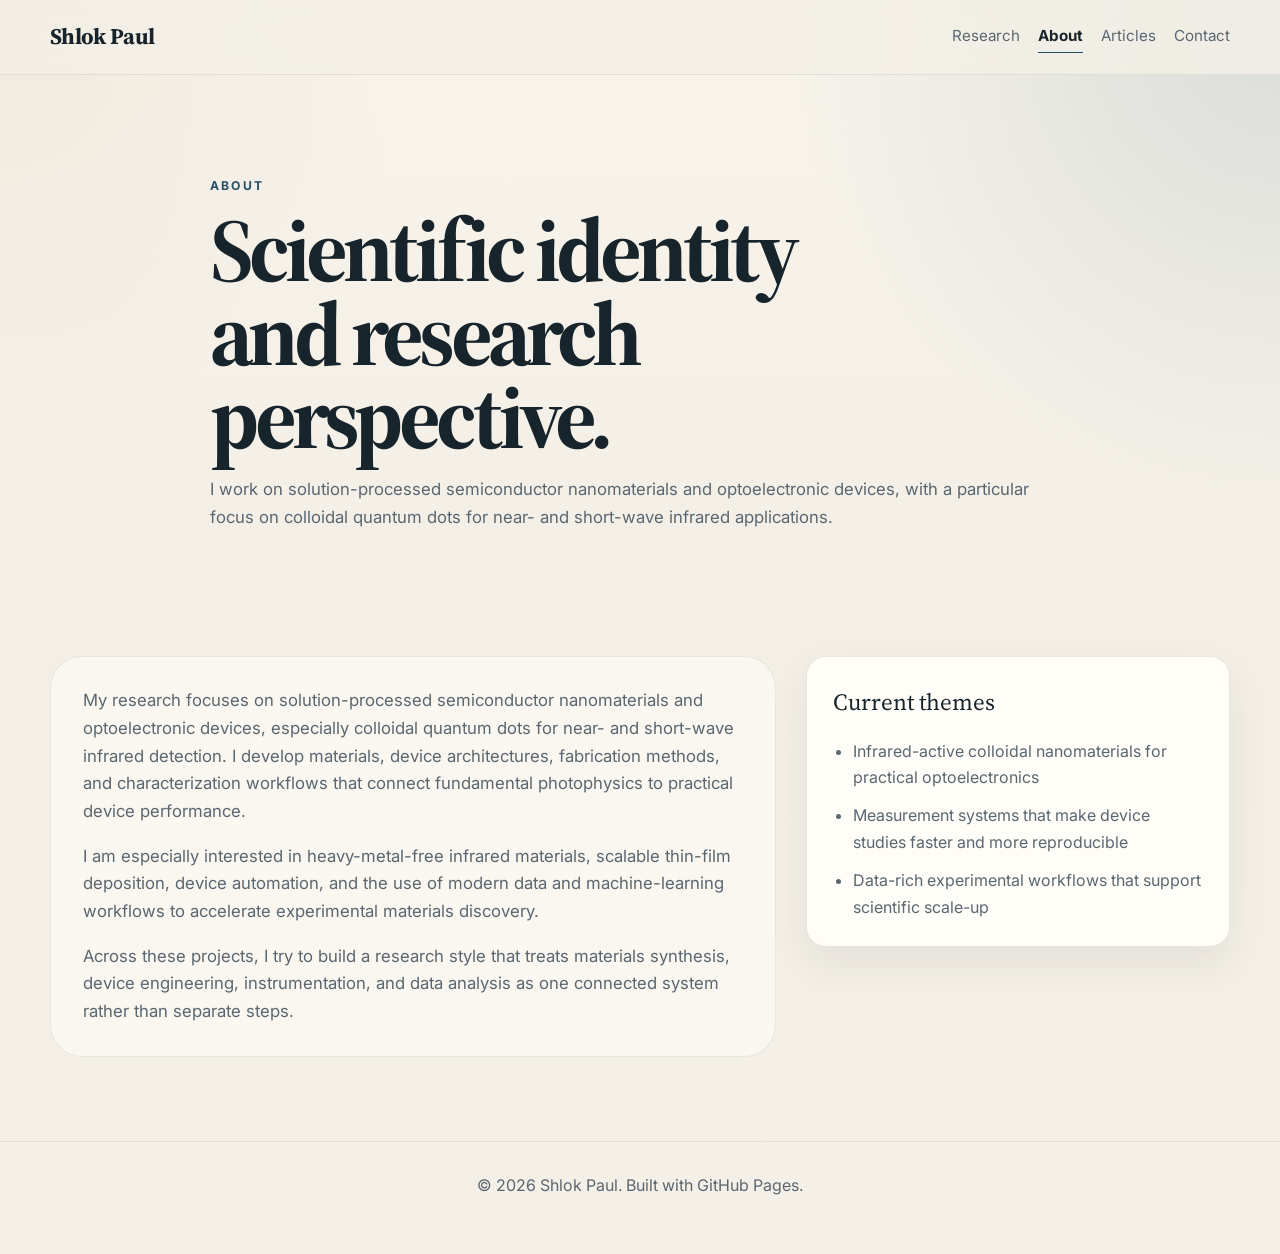
==== about.html @ b38cd546 "Split site into research about articles and contact pages" ====
<!DOCTYPE html>
<html lang="en">
<head>
  <meta charset="UTF-8" />
  <meta name="viewport" content="width=device-width, initial-scale=1.0" />
  <meta name="description" content="About Shlok Paul — materials scientist working on quantum dots, infrared devices, and automated scientific workflows." />
  <title>About | Shlok Paul</title>
  <link rel="stylesheet" href="style.css" />
  <link rel="preconnect" href="https://fonts.googleapis.com">
  <link rel="preconnect" href="https://fonts.gstatic.com" crossorigin>
  <link href="https://fonts.googleapis.com/css2?family=Inter:wght@400;500;600;700;800&family=Source+Serif+4:wght@400;500;600;700&display=swap" rel="stylesheet">
</head>
<body>
  <header class="site-header">
    <nav class="nav">
      <a class="brand" href="index.html">Shlok Paul</a>
      <div class="nav-links">
        <a href="index.html">Research</a>
        <a class="active" href="about.html">About</a>
        <a href="articles.html">Articles</a>
        <a href="contact.html">Contact</a>
      </div>
    </nav>
  </header>

  <main>
    <section class="page-hero section narrow">
      <p class="eyebrow">About</p>
      <h1 class="page-title">Scientific identity and research perspective.</h1>
      <p class="hero-text">
        I work on solution-processed semiconductor nanomaterials and optoelectronic devices, with a particular focus on colloidal quantum dots for near- and short-wave infrared applications.
      </p>
    </section>

    <section class="section">
      <div class="about-grid">
        <div class="about-copy">
          <p>
            My research focuses on solution-processed semiconductor nanomaterials and optoelectronic devices, especially
            colloidal quantum dots for near- and short-wave infrared detection. I develop materials, device architectures,
            fabrication methods, and characterization workflows that connect fundamental photophysics to practical device performance.
          </p>
          <p>
            I am especially interested in heavy-metal-free infrared materials, scalable thin-film deposition, device automation,
            and the use of modern data and machine-learning workflows to accelerate experimental materials discovery.
          </p>
          <p>
            Across these projects, I try to build a research style that treats materials synthesis, device engineering,
            instrumentation, and data analysis as one connected system rather than separate steps.
          </p>
        </div>
        <aside class="context-panel">
          <p class="context-title">Current themes</p>
          <ul class="context-list">
            <li>Infrared-active colloidal nanomaterials for practical optoelectronics</li>
            <li>Measurement systems that make device studies faster and more reproducible</li>
            <li>Data-rich experimental workflows that support scientific scale-up</li>
          </ul>
        </aside>
      </div>
    </section>
  </main>

  <footer class="footer">
    <p>© <span id="year"></span> Shlok Paul. Built with GitHub Pages.</p>
  </footer>

  <script>
    document.getElementById("year").textContent = new Date().getFullYear();
  </script>
</body>
</html>
---- style.css ----
:root {
  --bg: #f3efe7;
  --bg-accent: #e3ddd1;
  --surface: rgba(255, 252, 246, 0.88);
  --surface-strong: #fffdf8;
  --surface-dark: #18313d;
  --text: #18242b;
  --muted: #5a6770;
  --border: rgba(24, 36, 43, 0.12);
  --border-strong: rgba(24, 36, 43, 0.2);
  --accent: #234f69;
  --accent-soft: #dfe9ef;
  --accent-warm: #a96d2d;
  --shadow: 0 24px 70px rgba(31, 43, 55, 0.12);
  --radius-lg: 32px;
  --radius-md: 20px;
  --content-width: min(1180px, calc(100% - 48px));
}

* {
  box-sizing: border-box;
}

html {
  scroll-behavior: smooth;
}

body {
  margin: 0;
  font-family: "Inter", system-ui, -apple-system, BlinkMacSystemFont, "Segoe UI", sans-serif;
  color: var(--text);
  line-height: 1.65;
  background:
    radial-gradient(circle at top left, rgba(169, 109, 45, 0.08), transparent 24%),
    radial-gradient(circle at top right, rgba(35, 79, 105, 0.14), transparent 28%),
    linear-gradient(180deg, #f8f4ec 0%, var(--bg) 46%, #f4efe7 100%);
}

a {
  color: inherit;
  text-decoration: none;
}

main {
  position: relative;
}

.site-header {
  position: sticky;
  top: 0;
  z-index: 100;
  backdrop-filter: blur(18px);
  background: rgba(243, 239, 231, 0.82);
  border-bottom: 1px solid rgba(24, 36, 43, 0.08);
}

.nav {
  width: var(--content-width);
  margin: 0 auto;
  min-height: 74px;
  display: flex;
  align-items: center;
  justify-content: space-between;
  gap: 24px;
}

.brand {
  font-family: "Source Serif 4", Georgia, serif;
  font-size: 1.4rem;
  font-weight: 700;
  letter-spacing: -0.03em;
}

.nav-links {
  display: flex;
  flex-wrap: wrap;
  gap: 18px;
  color: var(--muted);
  font-size: 0.95rem;
}

.nav-links a {
  position: relative;
  padding-bottom: 2px;
}

.nav-links a::after {
  content: "";
  position: absolute;
  left: 0;
  bottom: -2px;
  width: 100%;
  height: 1px;
  background: var(--accent);
  transform: scaleX(0);
  transform-origin: left;
  transition: transform 0.18s ease;
}

.nav-links a:hover {
  color: var(--text);
}

.nav-links a.active {
  color: var(--text);
  font-weight: 700;
}

.nav-links a.active::after {
  transform: scaleX(1);
}

.nav-links a:hover::after {
  transform: scaleX(1);
}

.section {
  width: var(--content-width);
  margin: 0 auto;
  padding: 84px 0;
}

.narrow {
  width: min(860px, calc(100% - 48px));
}

.eyebrow,
.section-label,
.tag,
.detail-label {
  display: inline-block;
  font-size: 0.76rem;
  letter-spacing: 0.18em;
  text-transform: uppercase;
  font-weight: 700;
  color: var(--accent);
}

h1,
h2,
h3,
p,
ul {
  margin-top: 0;
}

h1,
h2,
.hero-card h2 {
  font-family: "Source Serif 4", Georgia, serif;
}

h1 {
  font-size: clamp(3.35rem, 7vw, 6.3rem);
  line-height: 0.93;
  letter-spacing: -0.055em;
  margin-bottom: 22px;
  max-width: 11.5ch;
}

h2 {
  font-size: clamp(2.2rem, 4vw, 3.5rem);
  line-height: 1;
  letter-spacing: -0.045em;
  margin-bottom: 20px;
}

h3 {
  font-size: 1.22rem;
  line-height: 1.28;
  letter-spacing: -0.025em;
  margin-bottom: 10px;
}

.hero-text,
.about-copy p,
.split p,
.contact-section p,
.note,
.publication-card p,
.project-item p,
.card p {
  color: var(--muted);
  font-size: 1.05rem;
}

.hero {
  display: grid;
  grid-template-columns: minmax(0, 1.2fr) minmax(300px, 380px);
  gap: 54px;
  align-items: start;
  min-height: calc(100vh - 74px);
  padding-top: 72px;
}

.page-hero {
  padding-top: 96px;
  padding-bottom: 24px;
}

.page-title {
  max-width: 13ch;
  margin-bottom: 18px;
}

.hero-content {
  padding: 20px 0 0;
}

.hero-content .eyebrow {
  margin-bottom: 18px;
}

.hero-highlights {
  display: flex;
  flex-wrap: wrap;
  gap: 10px;
  margin: 28px 0 0;
}

.hero-highlights span {
  padding: 9px 14px;
  border-radius: 999px;
  background: rgba(255, 253, 248, 0.82);
  border: 1px solid rgba(35, 79, 105, 0.12);
  color: var(--accent);
  font-size: 0.92rem;
  font-weight: 600;
}

.button-row {
  display: flex;
  gap: 14px;
  flex-wrap: wrap;
  margin-top: 28px;
}

.button {
  display: inline-flex;
  align-items: center;
  justify-content: center;
  min-height: 50px;
  padding: 0 22px;
  border-radius: 999px;
  font-weight: 700;
  transition: transform 0.18s ease, background 0.18s ease, border-color 0.18s ease, color 0.18s ease;
}

.button:hover {
  transform: translateY(-1px);
}

.button.primary {
  background: var(--accent);
  color: #f7fafc;
  box-shadow: 0 14px 32px rgba(35, 79, 105, 0.18);
}

.button.primary:hover {
  background: #1d455c;
}

.button.secondary {
  background: rgba(255, 252, 246, 0.55);
  border: 1px solid var(--border-strong);
  color: var(--text);
}

.button.secondary:hover {
  border-color: rgba(35, 79, 105, 0.35);
}

.hero-stats {
  display: grid;
  grid-template-columns: repeat(3, minmax(0, 1fr));
  gap: 18px;
  margin-top: 42px;
}

.hero-stats div {
  padding: 18px 20px;
  border: 1px solid rgba(35, 79, 105, 0.12);
  border-radius: 18px;
  background:
    linear-gradient(180deg, rgba(255, 255, 255, 0.92), rgba(247, 242, 233, 0.82)),
    linear-gradient(135deg, rgba(35, 79, 105, 0.05), transparent);
  box-shadow: 0 12px 30px rgba(24, 36, 43, 0.06);
}

.hero-stats strong {
  display: block;
  margin-bottom: 7px;
  font-size: 0.92rem;
  color: var(--accent);
  letter-spacing: 0.02em;
}

.hero-stats span {
  display: block;
  color: var(--text);
  font-size: 0.96rem;
  line-height: 1.45;
}

.hero-card {
  position: relative;
  padding: 32px;
  border: 1px solid rgba(24, 36, 43, 0.08);
  border-radius: var(--radius-lg);
  background:
    linear-gradient(180deg, rgba(255, 255, 255, 0.84), rgba(255, 252, 246, 0.96)),
    linear-gradient(140deg, rgba(35, 79, 105, 0.08), transparent 45%);
  box-shadow: var(--shadow);
  overflow: hidden;
}

.hero-card::before {
  content: "";
  position: absolute;
  inset: 0 auto auto 0;
  width: 100%;
  height: 7px;
  background: linear-gradient(90deg, var(--accent) 0%, #7da1b7 65%, rgba(169, 109, 45, 0.7) 100%);
}

.profile-image {
  width: 164px;
  height: 164px;
  border-radius: 50%;
  object-fit: cover;
  display: block;
  margin-bottom: 24px;
  border: 4px solid rgba(255, 253, 248, 0.95);
  box-shadow: 0 18px 40px rgba(24, 36, 43, 0.16);
}

.hero-card h2 {
  font-size: 2rem;
  margin-bottom: 10px;
}

.hero-role {
  color: var(--muted);
  font-size: 1rem;
  margin-bottom: 20px;
}

.profile-details {
  display: grid;
  gap: 14px;
  margin-bottom: 22px;
}

.profile-details div {
  padding-top: 12px;
  border-top: 1px solid rgba(24, 36, 43, 0.08);
}

.profile-details span:last-child {
  display: block;
  margin-top: 6px;
  color: var(--muted);
  font-size: 0.96rem;
}

.quick-links {
  display: grid;
  grid-template-columns: 1fr 1fr;
  gap: 10px;
}

.quick-links a {
  padding: 12px 14px;
  border-radius: 14px;
  border: 1px solid rgba(24, 36, 43, 0.1);
  background: rgba(255, 253, 248, 0.75);
  color: var(--muted);
  font-size: 0.93rem;
  text-align: center;
}

.quick-links a:hover {
  color: var(--text);
  border-color: rgba(35, 79, 105, 0.3);
}

.section-heading {
  margin-bottom: 30px;
}

.section-heading.compact {
  margin-bottom: 14px;
}

.about-grid {
  display: grid;
  grid-template-columns: minmax(0, 1.2fr) minmax(260px, 0.7fr);
  gap: 30px;
  align-items: start;
}

.about-copy {
  background: rgba(255, 252, 246, 0.58);
  border: 1px solid rgba(24, 36, 43, 0.08);
  border-radius: var(--radius-lg);
  padding: 30px 32px;
}

.about-copy p:last-child,
.card p:last-child,
.project-item p:last-child {
  margin-bottom: 0;
}

.context-panel {
  background: var(--surface-strong);
  border: 1px solid rgba(24, 36, 43, 0.1);
  border-radius: var(--radius-md);
  padding: 26px;
  box-shadow: 0 18px 42px rgba(24, 36, 43, 0.07);
}

.context-title {
  font-family: "Source Serif 4", Georgia, serif;
  font-size: 1.45rem;
  margin-bottom: 16px;
}

.context-list {
  margin: 0;
  padding-left: 20px;
  color: var(--muted);
}

.context-list li + li {
  margin-top: 12px;
}

.card-grid {
  display: grid;
  grid-template-columns: repeat(2, minmax(0, 1fr));
  gap: 22px;
}

.card,
.project-item,
.publication-card,
.publication {
  border: 1px solid rgba(24, 36, 43, 0.08);
  border-radius: var(--radius-md);
  background: rgba(255, 252, 246, 0.82);
  box-shadow: 0 12px 30px rgba(24, 36, 43, 0.05);
}

.card {
  min-height: 270px;
  padding: 28px;
}

.tag {
  background: var(--accent-soft);
  border-radius: 999px;
  padding: 8px 11px;
  margin-bottom: 18px;
}

.split {
  display: grid;
  grid-template-columns: minmax(260px, 0.8fr) minmax(0, 1.1fr);
  gap: 42px;
  align-items: start;
}

.split-note {
  margin-top: 20px;
  padding-top: 18px;
  border-top: 1px solid rgba(24, 36, 43, 0.12);
  color: var(--text);
  font-size: 0.98rem;
}

.project-list {
  display: grid;
  gap: 16px;
}

.project-item {
  padding: 24px 26px;
  position: relative;
}

.project-item::before {
  content: "";
  position: absolute;
  left: 0;
  top: 22px;
  bottom: 22px;
  width: 4px;
  border-radius: 999px;
  background: linear-gradient(180deg, var(--accent) 0%, rgba(169, 109, 45, 0.8) 100%);
}

.project-item h3,
.project-item p {
  margin-left: 14px;
}

.publication-list,
.review-list {
  display: grid;
  gap: 16px;
  margin-top: 28px;
}

.publication-card,
.publication {
  padding: 22px 24px;
}

.publication-card h3 {
  margin-bottom: 6px;
}

.publication-card a:hover {
  text-decoration: underline;
}

.pub-title {
  font-weight: 700;
  margin-bottom: 6px;
}

.pub-meta {
  color: var(--muted);
  margin-bottom: 0;
}

.note {
  max-width: 68ch;
  font-size: 0.98rem;
}

.note a {
  color: var(--accent);
  text-decoration: underline;
  text-decoration-thickness: 1px;
}

.show-more-row {
  display: flex;
  align-items: center;
  gap: 16px;
  flex-wrap: wrap;
  margin-top: 8px;
}

.show-more-row .pub-meta {
  margin: 0;
}

.contact-section {
  display: grid;
  grid-template-columns: minmax(0, 1fr) auto;
  gap: 28px;
  align-items: center;
  background:
    linear-gradient(135deg, rgba(16, 37, 47, 0.96), rgba(30, 56, 68, 0.94)),
    linear-gradient(180deg, rgba(255, 255, 255, 0.08), transparent);
  color: #f8fbfc;
  border-radius: 36px;
  padding: 46px 48px;
  box-shadow: 0 24px 60px rgba(16, 37, 47, 0.2);
}

.contact-section .section-label,
.contact-section p,
.contact-note {
  color: rgba(240, 246, 248, 0.76);
}

.contact-points {
  display: flex;
  flex-wrap: wrap;
  gap: 10px;
  margin-top: 24px;
}

.contact-points span {
  padding: 8px 12px;
  border-radius: 999px;
  background: rgba(255, 255, 255, 0.08);
  border: 1px solid rgba(255, 255, 255, 0.12);
  font-size: 0.9rem;
}

.contact-actions {
  display: grid;
  gap: 14px;
  justify-items: start;
}

.contact-section .button.primary {
  background: #f7f2e9;
  color: var(--text);
  box-shadow: none;
}

.contact-note {
  max-width: 18rem;
  font-size: 0.93rem;
  margin: 0;
}

.footer {
  border-top: 1px solid rgba(24, 36, 43, 0.08);
  color: var(--muted);
  text-align: center;
  padding: 30px 20px 40px;
}

@media (max-width: 980px) {
  .hero,
  .about-grid,
  .split,
  .contact-section {
    grid-template-columns: 1fr;
  }

  .hero {
    min-height: auto;
  }

  .hero-stats {
    grid-template-columns: 1fr;
  }

  .contact-actions {
    justify-items: start;
  }
}

@media (max-width: 860px) {
  .nav {
    padding: 18px 0;
    align-items: flex-start;
  }

  .nav,
  .nav-links {
    flex-direction: column;
  }

  .section {
    padding: 68px 0;
  }

  .hero {
    gap: 34px;
    padding-top: 42px;
  }

  .card-grid,
  .quick-links {
    grid-template-columns: 1fr;
  }

  .hero-card,
  .about-copy,
  .context-panel,
  .contact-section {
    padding: 26px;
  }
}

@media (max-width: 620px) {
  :root {
    --content-width: min(100% - 28px, 1180px);
  }

  h1 {
    font-size: clamp(2.7rem, 13vw, 4.1rem);
  }

  h2 {
    font-size: clamp(1.9rem, 8vw, 2.7rem);
  }

  .button-row,
  .contact-points {
    flex-direction: column;
    align-items: stretch;
  }

  .button,
  .contact-section .button.primary {
    width: 100%;
  }

  .hero-highlights {
    gap: 8px;
  }

  .hero-highlights span {
    width: 100%;
    text-align: center;
  }
}
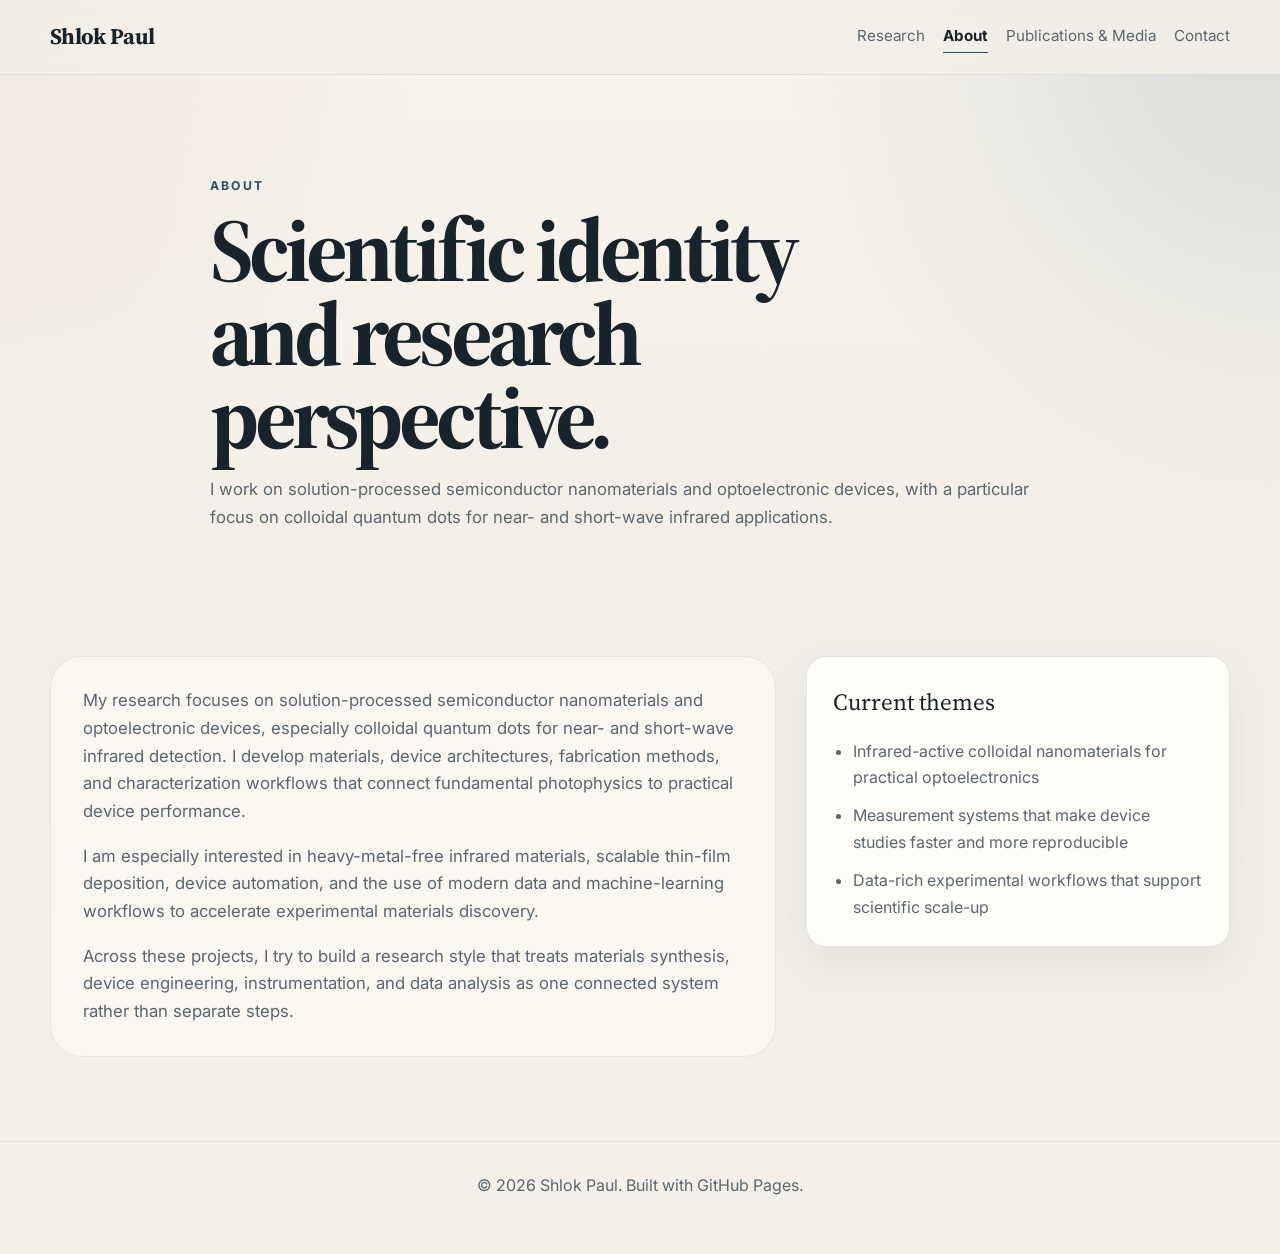
==== commit 626a2833: "Improve publications media page" ====
--- a/about.html
+++ b/about.html
@@ -17,7 +17,7 @@
       <div class="nav-links">
         <a href="index.html">Research</a>
         <a class="active" href="about.html">About</a>
-        <a href="articles.html">Articles</a>
+        <a href="articles.html">Publications &amp; Media</a>
         <a href="contact.html">Contact</a>
       </div>
     </nav>
--- a/style.css
+++ b/style.css
@@ -203,6 +203,34 @@
   margin-bottom: 18px;
 }
 
+.page-jumps {
+  display: flex;
+  flex-wrap: wrap;
+  gap: 10px;
+  margin-top: 28px;
+}
+
+.page-jumps a {
+  display: inline-flex;
+  align-items: center;
+  justify-content: center;
+  min-height: 42px;
+  padding: 0 16px;
+  border-radius: 999px;
+  border: 1px solid rgba(35, 79, 105, 0.14);
+  background: rgba(255, 253, 248, 0.72);
+  color: var(--accent);
+  font-size: 0.93rem;
+  font-weight: 700;
+  transition: transform 0.18s ease, border-color 0.18s ease, color 0.18s ease;
+}
+
+.page-jumps a:hover {
+  color: var(--text);
+  border-color: rgba(35, 79, 105, 0.35);
+  transform: translateY(-1px);
+}
+
 .hero-content {
   padding: 20px 0 0;
 }
@@ -512,6 +540,12 @@
   margin-top: 28px;
 }
 
+.news-list {
+  display: grid;
+  gap: 16px;
+  margin-top: 28px;
+}
+
 .publication-card,
 .publication {
   padding: 22px 24px;
@@ -523,6 +557,42 @@
 
 .publication-card a:hover {
   text-decoration: underline;
+}
+
+.news-card {
+  display: grid;
+  grid-template-columns: 104px minmax(0, 1fr);
+  gap: 16px;
+  align-items: center;
+  overflow: hidden;
+}
+
+.news-thumb {
+  width: 104px;
+  min-width: 104px;
+  max-width: 104px;
+  aspect-ratio: 4 / 3;
+  height: auto;
+  object-fit: cover;
+  border-radius: 12px;
+  display: block;
+  border: 1px solid rgba(24, 36, 43, 0.08);
+  overflow: hidden;
+}
+
+.news-content {
+  min-width: 0;
+}
+
+.news-content h3 {
+  margin-bottom: 8px;
+}
+
+.news-source {
+  color: var(--accent);
+  font-size: 0.9rem;
+  font-weight: 700;
+  margin-bottom: 6px;
 }
 
 .pub-title {
@@ -664,6 +734,15 @@
     grid-template-columns: 1fr;
   }
 
+  .news-card {
+    grid-template-columns: 1fr;
+  }
+
+  .news-thumb {
+    width: 100%;
+    height: 190px;
+  }
+
   .hero-card,
   .about-copy,
   .context-panel,
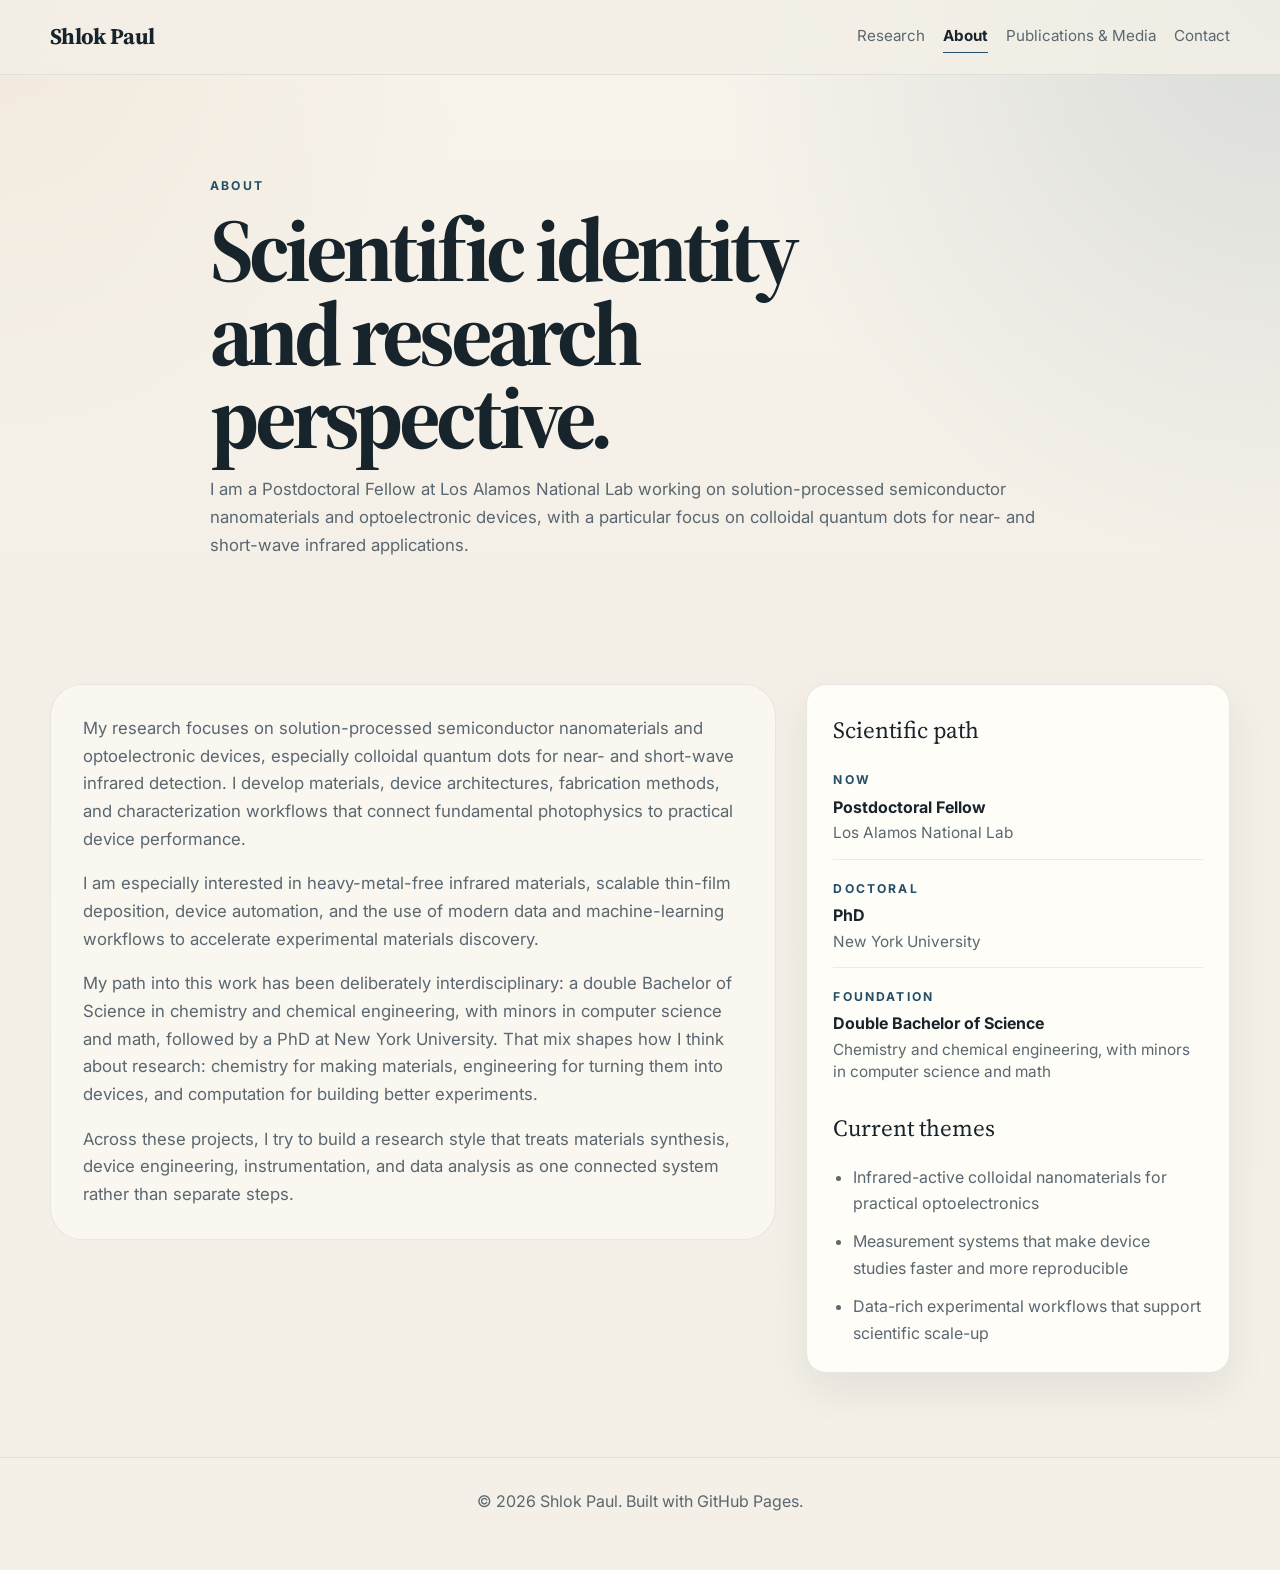
==== commit 9865126a: "Update about page path" ====
--- a/about.html
+++ b/about.html
@@ -28,7 +28,7 @@
       <p class="eyebrow">About</p>
       <h1 class="page-title">Scientific identity and research perspective.</h1>
       <p class="hero-text">
-        I work on solution-processed semiconductor nanomaterials and optoelectronic devices, with a particular focus on colloidal quantum dots for near- and short-wave infrared applications.
+        I am a Postdoctoral Fellow at Los Alamos National Lab working on solution-processed semiconductor nanomaterials and optoelectronic devices, with a particular focus on colloidal quantum dots for near- and short-wave infrared applications.
       </p>
     </section>
 
@@ -45,11 +45,35 @@
             and the use of modern data and machine-learning workflows to accelerate experimental materials discovery.
           </p>
           <p>
+            My path into this work has been deliberately interdisciplinary: a double Bachelor of Science in chemistry and
+            chemical engineering, with minors in computer science and math, followed by a PhD at New York University. That
+            mix shapes how I think about research: chemistry for making materials, engineering for turning them into devices,
+            and computation for building better experiments.
+          </p>
+          <p>
             Across these projects, I try to build a research style that treats materials synthesis, device engineering,
             instrumentation, and data analysis as one connected system rather than separate steps.
           </p>
         </div>
         <aside class="context-panel">
+          <p class="context-title">Scientific path</p>
+          <div class="path-list">
+            <div class="path-item">
+              <span class="detail-label">Now</span>
+              <strong>Postdoctoral Fellow</strong>
+              <span>Los Alamos National Lab</span>
+            </div>
+            <div class="path-item">
+              <span class="detail-label">Doctoral</span>
+              <strong>PhD</strong>
+              <span>New York University</span>
+            </div>
+            <div class="path-item">
+              <span class="detail-label">Foundation</span>
+              <strong>Double Bachelor of Science</strong>
+              <span>Chemistry and chemical engineering, with minors in computer science and math</span>
+            </div>
+          </div>
           <p class="context-title">Current themes</p>
           <ul class="context-list">
             <li>Infrared-active colloidal nanomaterials for practical optoelectronics</li>
--- a/style.css
+++ b/style.css
@@ -454,6 +454,43 @@
   margin-bottom: 16px;
 }
 
+.context-title:not(:first-child) {
+  margin-top: 26px;
+}
+
+.path-list {
+  display: grid;
+  gap: 14px;
+}
+
+.path-item {
+  padding-top: 14px;
+  border-top: 1px solid rgba(24, 36, 43, 0.08);
+}
+
+.path-item:first-child {
+  padding-top: 0;
+  border-top: 0;
+}
+
+.path-item strong,
+.path-item span:last-child {
+  display: block;
+}
+
+.path-item strong {
+  margin-top: 5px;
+  color: var(--text);
+  line-height: 1.35;
+}
+
+.path-item span:last-child {
+  margin-top: 4px;
+  color: var(--muted);
+  font-size: 0.96rem;
+  line-height: 1.45;
+}
+
 .context-list {
   margin: 0;
   padding-left: 20px;
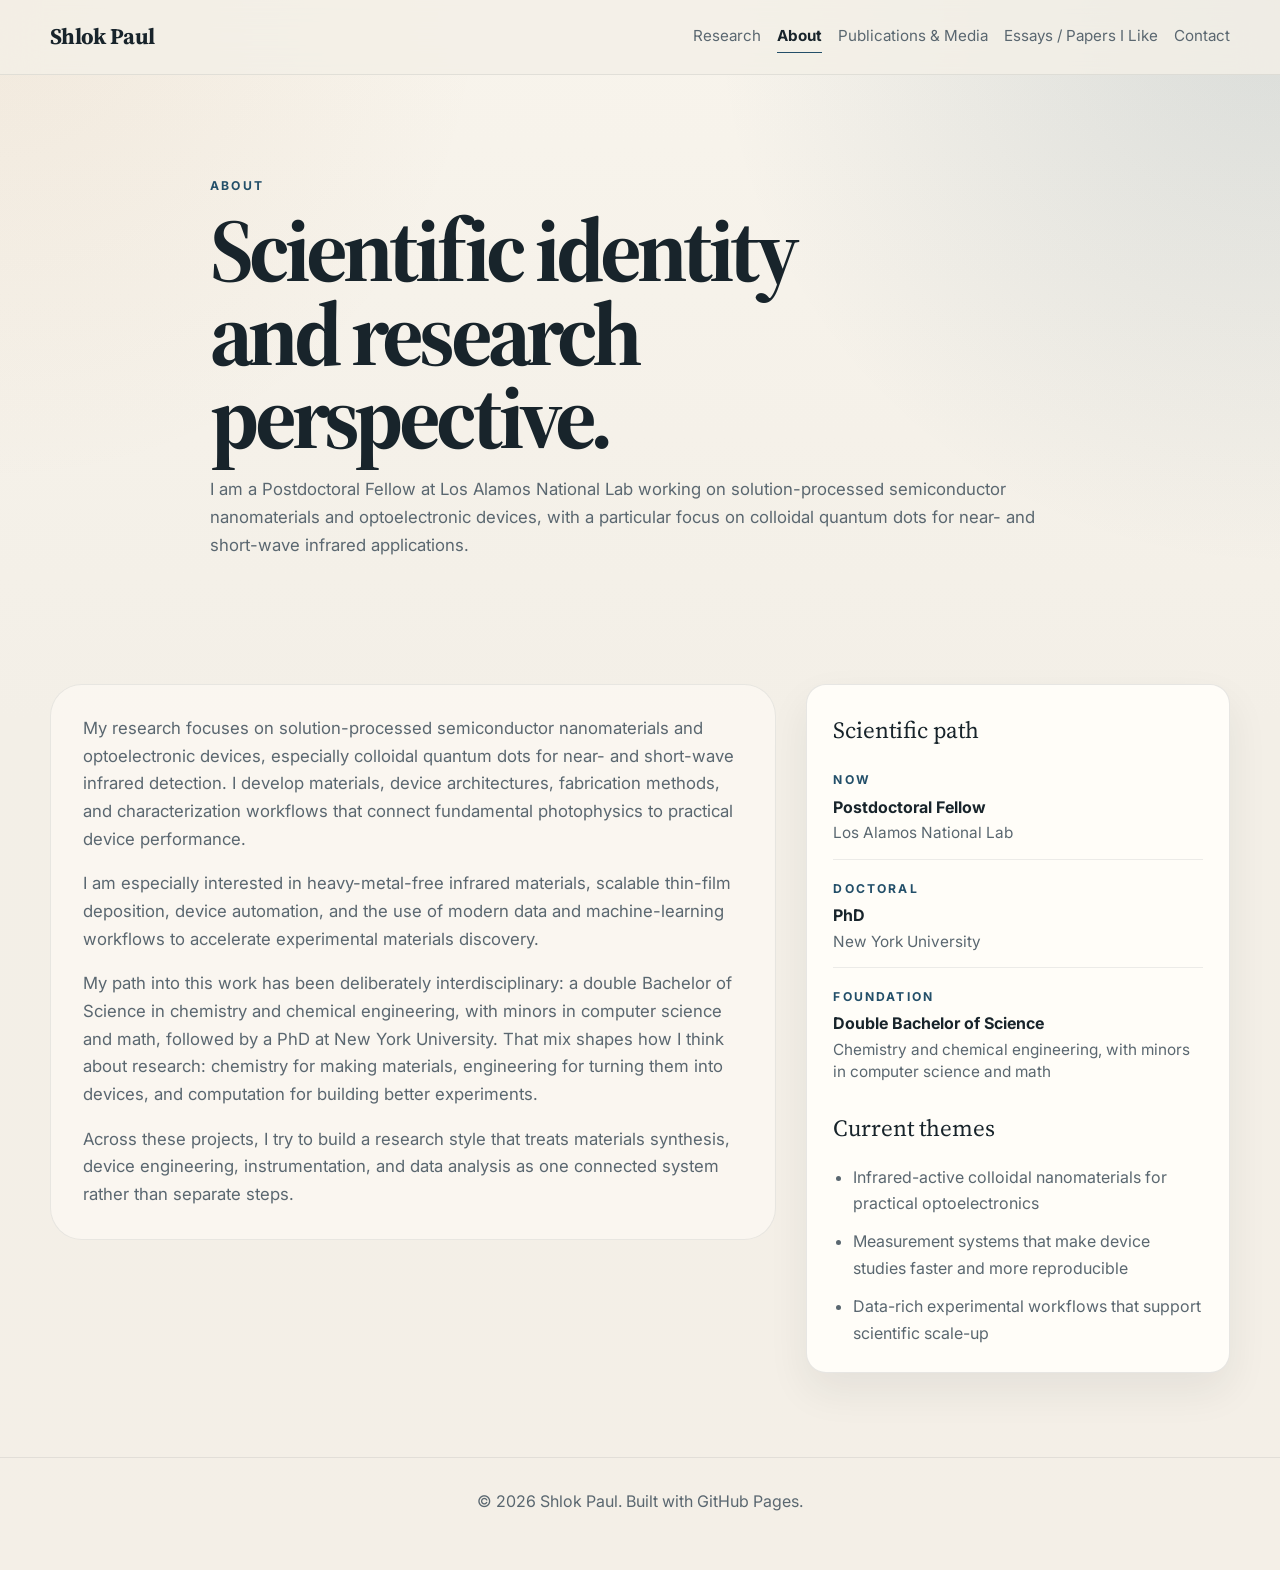
==== commit cfbeadfd: "Refine research page and add reading list" ====
--- a/about.html
+++ b/about.html
@@ -18,6 +18,7 @@
         <a href="index.html">Research</a>
         <a class="active" href="about.html">About</a>
         <a href="articles.html">Publications &amp; Media</a>
+        <a href="reading.html">Essays / Papers I Like</a>
         <a href="contact.html">Contact</a>
       </div>
     </nav>
--- a/style.css
+++ b/style.css
@@ -74,7 +74,7 @@
 .nav-links {
   display: flex;
   flex-wrap: wrap;
-  gap: 18px;
+  gap: 16px;
   color: var(--muted);
   font-size: 0.95rem;
 }
@@ -239,6 +239,224 @@
   margin-bottom: 18px;
 }
 
+.research-hero {
+  display: grid;
+  grid-template-columns: minmax(0, 1.08fr) minmax(320px, 420px);
+  gap: clamp(42px, 7vw, 86px);
+  align-items: center;
+  min-height: calc(100vh - 74px);
+  padding-top: 76px;
+  padding-bottom: 90px;
+}
+
+.research-hero-copy .eyebrow {
+  margin-bottom: 18px;
+}
+
+.research-hero-copy h1 {
+  max-width: 10ch;
+  font-size: clamp(3.5rem, 6.7vw, 6.25rem);
+}
+
+.research-hero-copy .hero-text {
+  max-width: 59ch;
+  font-size: 1.12rem;
+}
+
+.research-current {
+  max-width: 34rem;
+  margin: 30px 0 0;
+  padding-top: 18px;
+  border-top: 1px solid var(--border);
+  color: var(--muted);
+  font-size: 0.92rem;
+  font-weight: 600;
+}
+
+.research-profile {
+  overflow: hidden;
+  border: 1px solid rgba(24, 36, 43, 0.09);
+  border-radius: var(--radius-lg);
+  background: rgba(255, 252, 246, 0.88);
+  box-shadow: var(--shadow);
+}
+
+.research-portrait {
+  display: block;
+  width: 100%;
+  aspect-ratio: 4 / 3;
+  object-fit: cover;
+  object-position: center 28%;
+}
+
+.research-profile-copy {
+  padding: 28px 30px 22px;
+}
+
+.research-profile-copy .section-label {
+  margin-bottom: 12px;
+}
+
+.research-profile-copy h2 {
+  max-width: 13ch;
+  margin-bottom: 14px;
+  font-size: 2rem;
+  line-height: 1.06;
+}
+
+.research-profile-copy p:last-child {
+  margin-bottom: 0;
+  color: var(--muted);
+  font-size: 0.97rem;
+}
+
+.research-profile-links {
+  display: grid;
+  grid-template-columns: repeat(3, 1fr);
+  border-top: 1px solid var(--border);
+}
+
+.research-profile-links a {
+  padding: 15px 10px;
+  color: var(--accent);
+  font-size: 0.82rem;
+  font-weight: 700;
+  text-align: center;
+}
+
+.research-profile-links a + a {
+  border-left: 1px solid var(--border);
+}
+
+.research-profile-links a:hover {
+  background: var(--accent-soft);
+}
+
+.research-directions {
+  padding-top: 96px;
+}
+
+.research-section-heading {
+  display: grid;
+  grid-template-columns: minmax(0, 1fr) minmax(280px, 0.62fr);
+  gap: 50px;
+  align-items: end;
+  margin-bottom: 46px;
+}
+
+.research-section-heading h2 {
+  margin-bottom: 0;
+}
+
+.research-section-heading > p {
+  margin-bottom: 4px;
+  color: var(--muted);
+  font-size: 1.02rem;
+}
+
+.research-list {
+  border-top: 1px solid var(--border-strong);
+}
+
+.research-item {
+  display: grid;
+  grid-template-columns: 64px minmax(0, 1fr);
+  gap: 24px;
+  padding: 30px 4px;
+  border-bottom: 1px solid var(--border);
+}
+
+.research-number {
+  padding-top: 5px;
+  color: var(--accent-warm);
+  font-family: "Source Serif 4", Georgia, serif;
+  font-size: 1.05rem;
+  font-weight: 700;
+}
+
+.research-kicker {
+  margin-bottom: 7px;
+  color: var(--accent);
+  font-size: 0.75rem;
+  font-weight: 800;
+  letter-spacing: 0.16em;
+  text-transform: uppercase;
+}
+
+.research-item h3 {
+  max-width: 29ch;
+  margin-bottom: 9px;
+  font-family: "Source Serif 4", Georgia, serif;
+  font-size: clamp(1.55rem, 3vw, 2.25rem);
+  line-height: 1.08;
+}
+
+.research-item p:last-child {
+  max-width: 72ch;
+  margin-bottom: 0;
+  color: var(--muted);
+  font-size: 1rem;
+}
+
+.research-tools {
+  display: grid;
+  grid-template-columns: minmax(250px, 0.75fr) minmax(0, 1.25fr);
+  gap: clamp(38px, 7vw, 90px);
+  margin-bottom: 84px;
+  padding: 60px;
+  border-radius: 38px;
+  background:
+    radial-gradient(circle at top right, rgba(125, 161, 183, 0.2), transparent 34%),
+    linear-gradient(140deg, #142d39, #1c3c4a);
+  color: #f8fbfc;
+  box-shadow: 0 28px 70px rgba(16, 37, 47, 0.2);
+}
+
+.research-tools .section-label {
+  color: rgba(205, 225, 235, 0.74);
+}
+
+.research-tools-intro h2 {
+  max-width: 12ch;
+  font-size: clamp(2.3rem, 4.4vw, 4rem);
+}
+
+.research-tools-intro > p:last-child {
+  max-width: 45ch;
+  margin-bottom: 0;
+  color: rgba(236, 244, 247, 0.72);
+}
+
+.research-tool-list {
+  border-top: 1px solid rgba(255, 255, 255, 0.22);
+}
+
+.research-tool-item {
+  display: grid;
+  grid-template-columns: 34px minmax(0, 1fr);
+  column-gap: 16px;
+  padding: 24px 0;
+  border-bottom: 1px solid rgba(255, 255, 255, 0.14);
+}
+
+.research-tool-item > span {
+  grid-row: 1 / span 2;
+  color: rgba(205, 225, 235, 0.58);
+  font-size: 0.78rem;
+  font-weight: 700;
+}
+
+.research-tool-item h3 {
+  margin-bottom: 7px;
+  color: #fffdf8;
+}
+
+.research-tool-item p {
+  margin-bottom: 0;
+  color: rgba(236, 244, 247, 0.7);
+  font-size: 0.96rem;
+}
+
 .hero-highlights {
   display: flex;
   flex-wrap: wrap;
@@ -653,6 +871,78 @@
   text-decoration-thickness: 1px;
 }
 
+.reading-hero {
+  padding-bottom: 34px;
+}
+
+.reading-section {
+  padding-top: 30px;
+}
+
+.reading-category-heading {
+  display: flex;
+  align-items: end;
+  justify-content: space-between;
+  gap: 24px;
+  margin-bottom: 30px;
+}
+
+.reading-category-heading .section-label,
+.reading-category-heading h2 {
+  margin-bottom: 0;
+}
+
+.reading-list {
+  border-top: 1px solid var(--border-strong);
+}
+
+.reading-item {
+  display: grid;
+  grid-template-columns: minmax(0, 1fr) auto;
+  gap: 24px;
+  align-items: center;
+  padding: 26px 4px;
+  border-bottom: 1px solid var(--border);
+}
+
+.reading-source {
+  margin-bottom: 7px;
+  color: var(--accent);
+  font-size: 0.77rem;
+  font-weight: 800;
+  letter-spacing: 0.14em;
+  text-transform: uppercase;
+}
+
+.reading-item h3 {
+  max-width: 34ch;
+  margin-bottom: 0;
+  font-family: "Source Serif 4", Georgia, serif;
+  font-size: clamp(1.45rem, 3vw, 2rem);
+  line-height: 1.12;
+}
+
+.reading-item a {
+  transition: color 0.18s ease;
+}
+
+.reading-item:has(a:hover) a,
+.reading-item:has(a:focus-visible) a {
+  color: var(--accent);
+}
+
+.reading-arrow {
+  display: inline-flex;
+  align-items: center;
+  justify-content: center;
+  width: 42px;
+  height: 42px;
+  border: 1px solid rgba(35, 79, 105, 0.16);
+  border-radius: 50%;
+  color: var(--accent);
+  font-size: 1.05rem;
+}
+
 .show-more-row {
   display: flex;
   align-items: center;
@@ -729,7 +1019,10 @@
   .hero,
   .about-grid,
   .split,
-  .contact-section {
+  .contact-section,
+  .research-hero,
+  .research-tools,
+  .research-section-heading {
     grid-template-columns: 1fr;
   }
 
@@ -737,6 +1030,24 @@
     min-height: auto;
   }
 
+  .research-hero {
+    min-height: auto;
+  }
+
+  .research-profile {
+    display: grid;
+    grid-template-columns: minmax(240px, 0.8fr) minmax(0, 1fr);
+  }
+
+  .research-portrait {
+    height: 100%;
+    aspect-ratio: auto;
+  }
+
+  .research-profile-links {
+    grid-column: 1 / -1;
+  }
+
   .hero-stats {
     grid-template-columns: 1fr;
   }
@@ -748,13 +1059,25 @@
 
 @media (max-width: 860px) {
   .nav {
-    padding: 18px 0;
-    align-items: flex-start;
-  }
-
-  .nav,
+    padding: 14px 0 10px;
+    align-items: stretch;
+    gap: 10px;
+  }
+
   .nav-links {
-    flex-direction: column;
+    flex-wrap: nowrap;
+    gap: 16px;
+    overflow-x: auto;
+    padding-bottom: 5px;
+    scrollbar-width: none;
+  }
+
+  .nav-links::-webkit-scrollbar {
+    display: none;
+  }
+
+  .nav-links a {
+    flex: 0 0 auto;
   }
 
   .section {
@@ -764,6 +1087,16 @@
   .hero {
     gap: 34px;
     padding-top: 42px;
+  }
+
+  .research-hero {
+    gap: 34px;
+    padding-top: 48px;
+    padding-bottom: 70px;
+  }
+
+  .research-tools {
+    padding: 36px;
   }
 
   .card-grid,
@@ -801,6 +1134,35 @@
     font-size: clamp(1.9rem, 8vw, 2.7rem);
   }
 
+  .research-hero-copy h1 {
+    font-size: clamp(3rem, 14vw, 4.3rem);
+  }
+
+  .research-profile {
+    display: block;
+  }
+
+  .research-portrait {
+    aspect-ratio: 4 / 3;
+    height: auto;
+  }
+
+  .research-section-heading {
+    gap: 18px;
+  }
+
+  .research-item {
+    grid-template-columns: 40px minmax(0, 1fr);
+    gap: 10px;
+  }
+
+  .research-tools {
+    width: calc(100% - 28px);
+    margin-bottom: 60px;
+    padding: 30px 24px;
+    border-radius: 28px;
+  }
+
   .button-row,
   .contact-points {
     flex-direction: column;
